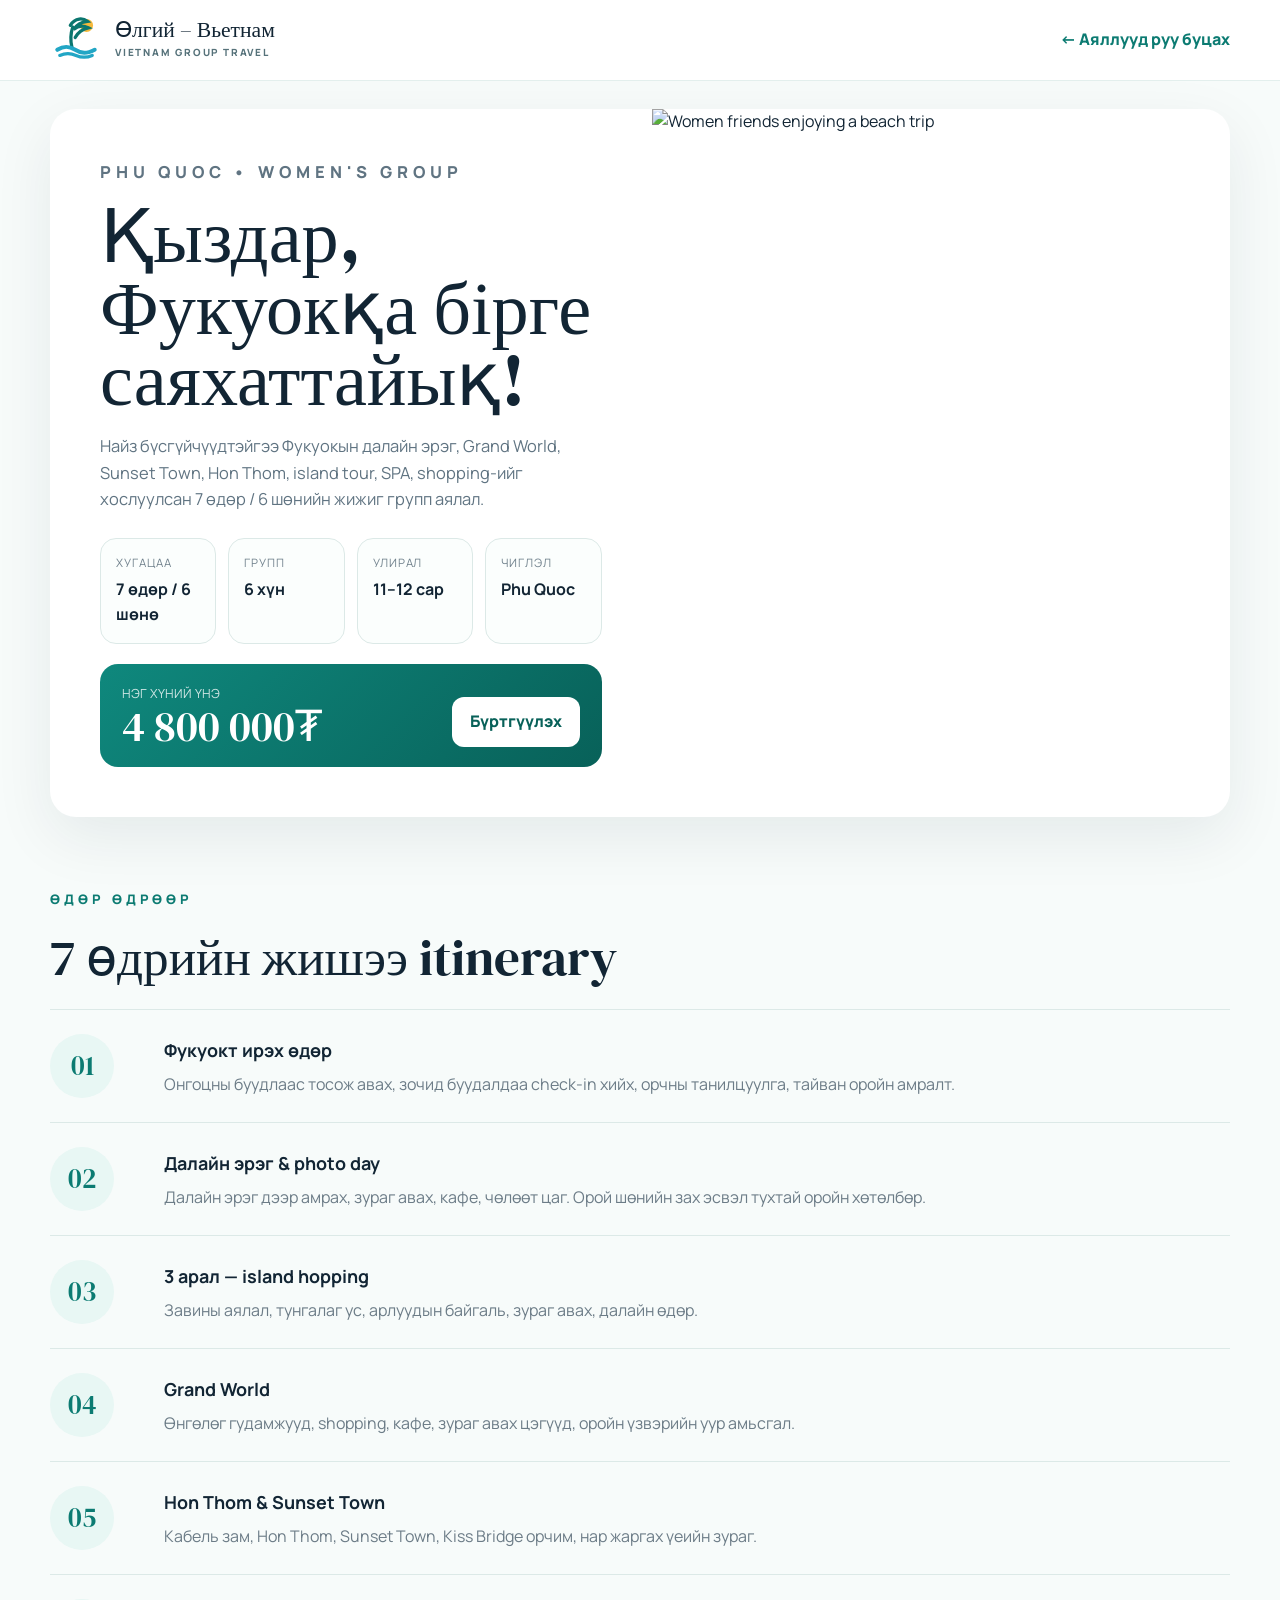
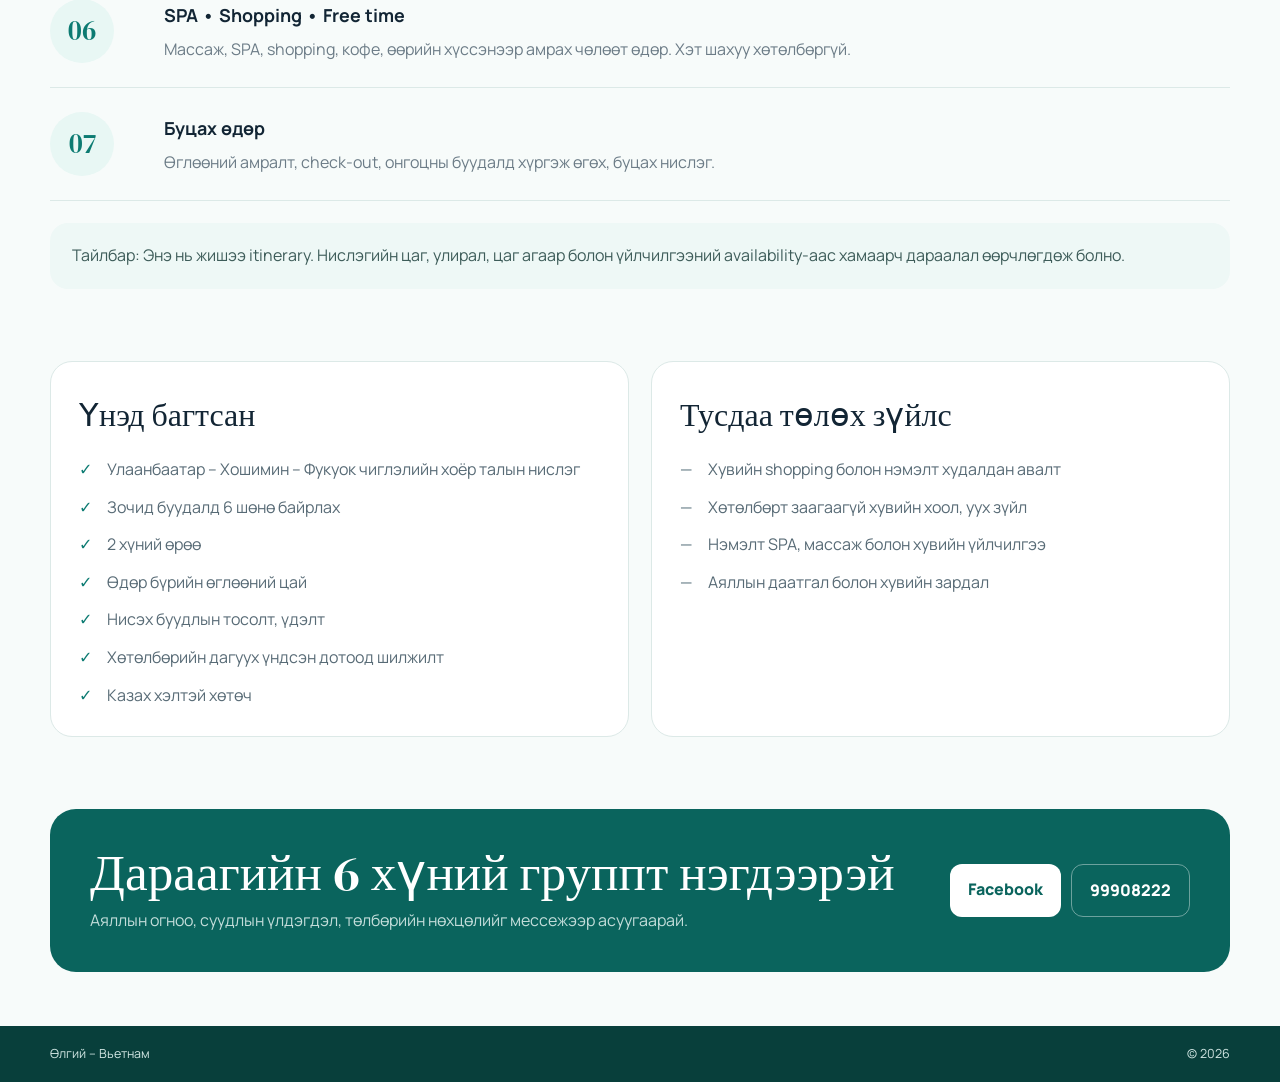
==== women-trip.html @ 3891bc0f "Add detailed women group tour page" ====
<!doctype html>
<html lang="mn">
<head>
  <meta charset="utf-8" />
  <meta name="viewport" content="width=device-width, initial-scale=1" />
  <meta name="description" content="Фукуокын эмэгтэй групп аялал — 7 өдөр / 6 шөнө, 6 хүний жижиг групп, дэлгэрэнгүй itinerary, үнэ болон багцын мэдээлэл." />
  <meta name="theme-color" content="#ffffff" />
  <title>Фукуокын эмэгтэй групп аялал | Өлгий–Вьетнам</title>
  <link rel="preconnect" href="https://fonts.googleapis.com">
  <link rel="preconnect" href="https://fonts.gstatic.com" crossorigin>
  <link href="https://fonts.googleapis.com/css2?family=DM+Serif+Display&family=Manrope:wght@400;500;600;700;800&display=swap" rel="stylesheet">
  <link rel="stylesheet" href="style.css" />
  <style>
    .detail-page{background:#f7fbfa}.detail-header{position:sticky;top:0;z-index:100;background:rgba(255,255,255,.96);backdrop-filter:blur(14px);border-bottom:1px solid #e3efed}.detail-header .inner{width:min(1180px,calc(100% - 32px));margin:auto;display:flex;align-items:center;justify-content:space-between;gap:20px;padding:14px 0}.back-link{font-weight:800;color:#0c7b72}.detail-hero{width:min(1180px,calc(100% - 32px));margin:28px auto 0;display:grid;grid-template-columns:1.02fr .98fr;background:#fff;border-radius:26px;overflow:hidden;box-shadow:0 20px 60px rgba(18,37,52,.08)}.detail-hero-copy{padding:50px}.detail-hero-copy .eyebrow{margin-bottom:16px}.detail-hero h1{font-family:'DM Serif Display',Georgia,serif;font-size:clamp(3rem,5.8vw,5.8rem);line-height:.96;font-weight:400;margin:0 0 18px;color:#122534}.detail-hero p{color:#607482;font-size:1.03rem}.detail-photo img{height:100%;min-height:560px;object-fit:cover}.detail-facts{display:grid;grid-template-columns:repeat(4,1fr);gap:12px;margin-top:26px}.detail-facts div{padding:15px;border:1px solid #dce9e7;border-radius:16px;background:#fbfefd}.detail-facts span{display:block;font-size:.72rem;color:#71828d;text-transform:uppercase;letter-spacing:.08em}.detail-facts strong{display:block;margin-top:4px;font-size:1rem}.price-card{margin-top:20px;padding:20px 22px;border-radius:18px;background:linear-gradient(135deg,#0f887d,#086159);color:#fff;display:flex;align-items:end;justify-content:space-between;gap:18px}.price-card span{display:block;font-size:.78rem;opacity:.8}.price-card strong{display:block;font-family:'DM Serif Display',Georgia,serif;font-size:2.7rem;font-weight:400;line-height:1}.book-now{background:#fff;color:#086159;padding:12px 18px;border-radius:12px;font-weight:800}.detail-section{width:min(1180px,calc(100% - 32px));margin:0 auto;padding:72px 0}.detail-section h2{font-family:'DM Serif Display',Georgia,serif;font-size:clamp(2.3rem,4vw,4rem);font-weight:400;line-height:1;margin:0 0 26px}.itinerary{display:grid;gap:0;border-top:1px solid #dce9e7}.day{display:grid;grid-template-columns:90px 1fr;gap:24px;padding:24px 0;border-bottom:1px solid #dce9e7}.day-no{width:64px;height:64px;border-radius:50%;display:grid;place-items:center;background:#e8f7f4;color:#0c7b72;font-family:'DM Serif Display',Georgia,serif;font-size:1.7rem}.day h3{font-size:1.12rem;margin:2px 0 7px}.day p{margin:0;color:#6c7c87}.two-col{display:grid;grid-template-columns:1fr 1fr;gap:22px}.info-card{background:#fff;border:1px solid #dce9e7;border-radius:22px;padding:28px}.info-card h3{font-family:'DM Serif Display',Georgia,serif;font-size:2rem;font-weight:400;margin:0 0 16px}.info-list{list-style:none;padding:0;margin:0;display:grid;gap:12px}.info-list li{position:relative;padding-left:28px;color:#586b76}.info-list li::before{content:'✓';position:absolute;left:0;top:0;color:#0c7b72;font-weight:800}.not-included li::before{content:'—';color:#9aa9b0}.note-box{margin-top:22px;padding:20px 22px;border-radius:18px;background:#eef8f6;color:#3d5c59}.cta-panel{width:min(1180px,calc(100% - 32px));margin:0 auto 54px;background:#0a645d;color:#fff;border-radius:26px;padding:38px 40px;display:flex;align-items:center;justify-content:space-between;gap:28px}.cta-panel h2{font-family:'DM Serif Display',Georgia,serif;font-size:clamp(2.3rem,4vw,3.8rem);font-weight:400;line-height:1;margin:0 0 10px}.cta-panel p{margin:0;color:#c3ddda}.cta-actions{display:flex;gap:10px;flex-wrap:wrap}.cta-actions a{padding:13px 18px;border-radius:12px;font-weight:800}.cta-actions .facebook{background:#fff;color:#0a645d}.cta-actions .phone{border:1px solid rgba(255,255,255,.4)}
    @media(max-width:900px){.detail-hero{grid-template-columns:1fr}.detail-photo img{min-height:380px;height:380px}.detail-facts{grid-template-columns:repeat(2,1fr)}.two-col{grid-template-columns:1fr}.cta-panel{flex-direction:column;align-items:flex-start}}
    @media(max-width:560px){.detail-header .inner{width:calc(100% - 20px)}.detail-hero,.detail-section,.cta-panel{width:calc(100% - 20px)}.detail-hero-copy{padding:28px 22px}.detail-photo img{height:300px;min-height:300px}.detail-facts{grid-template-columns:1fr 1fr}.price-card{align-items:flex-start;flex-direction:column}.price-card strong{font-size:2.3rem}.day{grid-template-columns:58px 1fr;gap:14px}.day-no{width:50px;height:50px;font-size:1.35rem}.cta-panel{padding:28px 24px}}
  </style>
</head>
<body class="detail-page">
  <header class="detail-header">
    <div class="inner">
      <a class="brand" href="index.html" aria-label="Өлгий Вьетнам нүүр хуудас">
        <span class="brand-logo" aria-hidden="true">
          <svg viewBox="0 0 64 64" role="img"><circle cx="45" cy="14" r="8" fill="#f6b93b"/><path d="M25 14c6-10 16-9 21-5-8 1-13 4-17 10 5-4 12-5 18-2-8 2-13 6-16 12" fill="none" stroke="#0b766f" stroke-width="4" stroke-linecap="round"/><path d="M28 16c-3 9-3 17-1 25" fill="none" stroke="#0b766f" stroke-width="4" stroke-linecap="round"/><path d="M9 44c8-5 14-5 22 0s14 5 24 0" fill="none" stroke="#22a6c5" stroke-width="5" stroke-linecap="round"/><path d="M12 51c7-3 13-3 20 0s13 3 20 0" fill="none" stroke="#22a6c5" stroke-width="4" stroke-linecap="round"/></svg>
        </span>
        <span class="brand-copy"><strong>Өлгий – Вьетнам</strong><small>VIETNAM GROUP TRAVEL</small></span>
      </a>
      <a class="back-link" href="index.html#tours" data-mn="← Аяллууд руу буцах" data-kz="← Саяхаттарға қайту">← Аяллууд руу буцах</a>
    </div>
  </header>

  <main>
    <section class="detail-hero">
      <div class="detail-hero-copy">
        <p class="eyebrow">PHU QUOC • WOMEN'S GROUP</p>
        <h1 data-mn="Қыздар, Фукуокқа бірге саяхаттайық!" data-kz="Қыздар, Фукуокқа бірге саяхаттайық!">Қыздар, Фукуокқа бірге саяхаттайық!</h1>
        <p data-mn="Найз бүсгүйчүүдтэйгээ Фукуокын далайн эрэг, Grand World, Sunset Town, Hon Thom, island tour, SPA, shopping-ийг хослуулсан 7 өдөр / 6 шөнийн жижиг групп аялал." data-kz="Құрбыларыңызбен Фукуок жағажайы, Grand World, Sunset Town, Hon Thom, island tour, SPA және shopping-ті біріктіретін 7 күн / 6 түндік шағын топтық сапар.">Найз бүсгүйчүүдтэйгээ Фукуокын далайн эрэг, Grand World, Sunset Town, Hon Thom, island tour, SPA, shopping-ийг хослуулсан 7 өдөр / 6 шөнийн жижиг групп аялал.</p>

        <div class="detail-facts">
          <div><span data-mn="Хугацаа" data-kz="Ұзақтығы">Хугацаа</span><strong>7 өдөр / 6 шөнө</strong></div>
          <div><span data-mn="Групп" data-kz="Топ">Групп</span><strong data-mn="6 хүн" data-kz="6 қыз">6 хүн</strong></div>
          <div><span data-mn="Улирал" data-kz="Маусым">Улирал</span><strong data-mn="11–12 сар" data-kz="Қараша–желтоқсан">11–12 сар</strong></div>
          <div><span data-mn="Чиглэл" data-kz="Бағыт">Чиглэл</span><strong>Phu Quoc</strong></div>
        </div>

        <div class="price-card">
          <div><span data-mn="НЭГ ХҮНИЙ ҮНЭ" data-kz="БІР АДАМҒА">НЭГ ХҮНИЙ ҮНЭ</span><strong>4 800 000₮</strong></div>
          <a class="book-now" href="https://www.facebook.com/profile.php?id=61594274105420" target="_blank" rel="noopener" data-mn="Бүртгүүлэх" data-kz="Тіркелу">Бүртгүүлэх</a>
        </div>
      </div>
      <div class="detail-photo"><img src="https://images.pexels.com/photos/37902093/pexels-photo-37902093.jpeg?cs=srgb&amp;dl=pexels-grecia-carbajal-2155465721-37902093.jpg&amp;fm=jpg" alt="Women friends enjoying a beach trip" /></div>
    </section>

    <section class="detail-section">
      <p class="eyebrow" data-mn="ӨДӨР ӨДРӨӨР" data-kz="КҮН САЙЫН">ӨДӨР ӨДРӨӨР</p>
      <h2 data-mn="7 өдрийн жишээ itinerary" data-kz="7 күндік үлгі itinerary">7 өдрийн жишээ itinerary</h2>
      <div class="itinerary">
        <article class="day"><div class="day-no">01</div><div><h3 data-mn="Фукуокт ирэх өдөр" data-kz="Фукуокқа келу күні">Фукуокт ирэх өдөр</h3><p data-mn="Онгоцны буудлаас тосож авах, зочид буудалдаа check-in хийх, орчны танилцуулга, тайван оройн амралт." data-kz="Әуежайдан күтіп алу, қонақүйге check-in, айналамен танысу және жайлы кешкі демалыс.">Онгоцны буудлаас тосож авах, зочид буудалдаа check-in хийх, орчны танилцуулга, тайван оройн амралт.</p></div></article>
        <article class="day"><div class="day-no">02</div><div><h3 data-mn="Далайн эрэг & photo day" data-kz="Жағажай & photo day">Далайн эрэг & photo day</h3><p data-mn="Далайн эрэг дээр амрах, зураг авах, кафе, чөлөөт цаг. Орой шөнийн зах эсвэл тухтай оройн хөтөлбөр." data-kz="Жағажайда демалу, фото, кафе, бос уақыт. Кешке түнгі базар немесе жайлы кешкі бағдарлама.">Далайн эрэг дээр амрах, зураг авах, кафе, чөлөөт цаг. Орой шөнийн зах эсвэл тухтай оройн хөтөлбөр.</p></div></article>
        <article class="day"><div class="day-no">03</div><div><h3 data-mn="3 арал — island hopping" data-kz="3 арал — island hopping">3 арал — island hopping</h3><p data-mn="Завины аялал, тунгалаг ус, арлуудын байгаль, зураг авах, далайн өдөр." data-kz="Қайық саяхаты, мөлдір су, арал табиғаты, фото және теңіз күні.">Завины аялал, тунгалаг ус, арлуудын байгаль, зураг авах, далайн өдөр.</p></div></article>
        <article class="day"><div class="day-no">04</div><div><h3>Grand World</h3><p data-mn="Өнгөлөг гудамжууд, shopping, кафе, зураг авах цэгүүд, оройн үзвэрийн уур амьсгал." data-kz="Түрлі-түсті көшелер, shopping, кафе, фото орындар және кешкі атмосфера.">Өнгөлөг гудамжууд, shopping, кафе, зураг авах цэгүүд, оройн үзвэрийн уур амьсгал.</p></div></article>
        <article class="day"><div class="day-no">05</div><div><h3>Hon Thom & Sunset Town</h3><p data-mn="Кабель зам, Hon Thom, Sunset Town, Kiss Bridge орчим, нар жаргах үеийн зураг." data-kz="Аспалы жол, Hon Thom, Sunset Town, Kiss Bridge маңы және күн батардағы фото.">Кабель зам, Hon Thom, Sunset Town, Kiss Bridge орчим, нар жаргах үеийн зураг.</p></div></article>
        <article class="day"><div class="day-no">06</div><div><h3 data-mn="SPA • Shopping • Free time" data-kz="SPA • Shopping • Free time">SPA • Shopping • Free time</h3><p data-mn="Массаж, SPA, shopping, кофе, өөрийн хүссэнээр амрах чөлөөт өдөр. Хэт шахуу хөтөлбөргүй." data-kz="Массаж, SPA, shopping, кофе және өз қалауыңызша демалатын бос күн. Асығыс бағдарлама жоқ.">Массаж, SPA, shopping, кофе, өөрийн хүссэнээр амрах чөлөөт өдөр. Хэт шахуу хөтөлбөргүй.</p></div></article>
        <article class="day"><div class="day-no">07</div><div><h3 data-mn="Буцах өдөр" data-kz="Қайту күні">Буцах өдөр</h3><p data-mn="Өглөөний амралт, check-out, онгоцны буудалд хүргэж өгөх, буцах нислэг." data-kz="Таңғы демалыс, check-out, әуежайға жеткізу және қайту рейсі.">Өглөөний амралт, check-out, онгоцны буудалд хүргэж өгөх, буцах нислэг.</p></div></article>
      </div>
      <div class="note-box" data-mn="Тайлбар: Энэ нь жишээ itinerary. Нислэгийн цаг, улирал, цаг агаар болон үйлчилгээний availability-аас хамаарч дараалал өөрчлөгдөж болно." data-kz="Ескерту: Бұл үлгі itinerary. Рейс уақыты, маусым, ауа райы және қызмет availability-іне қарай реттілік өзгеруі мүмкін.">Тайлбар: Энэ нь жишээ itinerary. Нислэгийн цаг, улирал, цаг агаар болон үйлчилгээний availability-аас хамаарч дараалал өөрчлөгдөж болно.</div>
    </section>

    <section class="detail-section" style="padding-top:0">
      <div class="two-col">
        <div class="info-card">
          <h3 data-mn="Үнэд багтсан" data-kz="Бағаға кіреді">Үнэд багтсан</h3>
          <ul class="info-list">
            <li data-mn="Улаанбаатар – Хошимин – Фукуок чиглэлийн хоёр талын нислэг" data-kz="Ұланбатыр – Хошимин – Фукуок екі бағытты әуе билеті">Улаанбаатар – Хошимин – Фукуок чиглэлийн хоёр талын нислэг</li>
            <li data-mn="Зочид буудалд 6 шөнө байрлах" data-kz="Қонақүйде 6 түн">Зочид буудалд 6 шөнө байрлах</li>
            <li data-mn="2 хүний өрөө" data-kz="2 адамдық бөлме">2 хүний өрөө</li>
            <li data-mn="Өдөр бүрийн өглөөний цай" data-kz="Күнделікті таңғы ас">Өдөр бүрийн өглөөний цай</li>
            <li data-mn="Нисэх буудлын тосолт, үдэлт" data-kz="Әуежайдан күтіп алу және шығарып салу">Нисэх буудлын тосолт, үдэлт</li>
            <li data-mn="Хөтөлбөрийн дагуух үндсэн дотоод шилжилт" data-kz="Бағдарлама бойынша негізгі ішкі трансфер">Хөтөлбөрийн дагуух үндсэн дотоод шилжилт</li>
            <li data-mn="Казах хэлтэй хөтөч" data-kz="Қазақ тілді гид">Казах хэлтэй хөтөч</li>
          </ul>
        </div>
        <div class="info-card">
          <h3 data-mn="Тусдаа төлөх зүйлс" data-kz="Бөлек төленетіндер">Тусдаа төлөх зүйлс</h3>
          <ul class="info-list not-included">
            <li data-mn="Хувийн shopping болон нэмэлт худалдан авалт" data-kz="Жеке shopping және қосымша сатып алулар">Хувийн shopping болон нэмэлт худалдан авалт</li>
            <li data-mn="Хөтөлбөрт заагаагүй хувийн хоол, уух зүйл" data-kz="Бағдарламада көрсетілмеген жеке тамақ пен сусын">Хөтөлбөрт заагаагүй хувийн хоол, уух зүйл</li>
            <li data-mn="Нэмэлт SPA, массаж болон хувийн үйлчилгээ" data-kz="Қосымша SPA, массаж және жеке қызметтер">Нэмэлт SPA, массаж болон хувийн үйлчилгээ</li>
            <li data-mn="Аяллын даатгал болон хувийн зардал" data-kz="Саяхат сақтандыруы және жеке шығындар">Аяллын даатгал болон хувийн зардал</li>
          </ul>
        </div>
      </div>
    </section>

    <section class="cta-panel">
      <div><h2 data-mn="Дараагийн 6 хүний группт нэгдээрэй" data-kz="Келесі 6 қыздық топқа қосылыңыз">Дараагийн 6 хүний группт нэгдээрэй</h2><p data-mn="Аяллын огноо, суудлын үлдэгдэл, төлбөрийн нөхцөлийг мессежээр асуугаарай." data-kz="Сапар күні, бос орын және төлем шартын хабарлама арқылы сұраңыз.">Аяллын огноо, суудлын үлдэгдэл, төлбөрийн нөхцөлийг мессежээр асуугаарай.</p></div>
      <div class="cta-actions"><a class="facebook" href="https://www.facebook.com/profile.php?id=61594274105420" target="_blank" rel="noopener">Facebook</a><a class="phone" href="tel:+97699908222">99908222</a></div>
    </section>
  </main>

  <footer class="site-footer"><div class="container footer-inner"><span>Өлгий – Вьетнам</span><span>© <span id="year"></span></span></div></footer>
  <script src="script.js"></script>
</body>
</html>
---- style.css ----
:root{
  --bg:#f7fbfa;
  --paper:#ffffff;
  --ink:#122534;
  --muted:#667885;
  --line:#dce9e7;
  --teal:#0c7b72;
  --teal-dark:#086159;
  --teal-soft:#e9f6f4;
  --aqua:#22a9c5;
  --gold:#f4b33b;
  --max:1180px;
}

*{box-sizing:border-box}
html{scroll-behavior:smooth}
body{
  margin:0;
  font-family:'Manrope',system-ui,-apple-system,BlinkMacSystemFont,'Segoe UI',sans-serif;
  color:var(--ink);
  background:linear-gradient(180deg,#ffffff 0%,#f8fbfb 72%,#f3f8f7 100%);
  line-height:1.6;
}
a{text-decoration:none;color:inherit}
img{display:block;width:100%;height:auto}
button{font:inherit}
.container{width:min(var(--max),calc(100% - 32px));margin:0 auto}

.site-header{
  position:sticky;top:0;z-index:100;
  display:grid;grid-template-columns:auto 1fr auto;align-items:center;gap:28px;
  width:min(var(--max),calc(100% - 24px));margin:10px auto 0;padding:14px 18px;
  background:rgba(255,255,255,.94);backdrop-filter:blur(16px);
  border:1px solid rgba(12,123,114,.08);border-radius:22px;
  box-shadow:0 12px 38px rgba(18,37,52,.06)
}
.brand{display:flex;align-items:center;gap:13px;min-width:0}
.brand-logo{width:52px;height:52px;display:grid;place-items:center;flex:0 0 auto}
.brand-logo svg{width:52px;height:52px}
.brand-copy strong{display:block;font-family:'DM Serif Display',Georgia,serif;font-size:1.35rem;font-weight:400;line-height:1}
.brand-copy small{display:block;font-size:.62rem;color:#56727a;letter-spacing:.18em;margin-top:5px;font-weight:800;white-space:nowrap}
.desktop-nav{display:flex;justify-content:center;gap:34px;align-items:center}
.desktop-nav a{font-size:.94rem;font-weight:600;color:#17364a}
.desktop-nav a:hover{color:var(--teal)}
.header-actions{display:flex;align-items:center;gap:8px}
.lang-btn,.menu-btn{border:1px solid var(--line);background:#fff;color:#5a6c7c;cursor:pointer;border-radius:12px}
.lang-btn{padding:9px 12px;font-size:.76rem;font-weight:800}
.lang-btn.active{background:#f1fbf9;border-color:#cde9e4;color:var(--teal-dark)}
.menu-btn{display:none;width:42px;height:42px;font-size:1.05rem}

.hero-shell{padding:18px 0 24px}
.hero-panel{
  display:grid;grid-template-columns:1.08fr .92fr;overflow:hidden;
  border-radius:0 0 28px 28px;background:#fff;
  min-height:620px;box-shadow:0 20px 60px rgba(18,37,52,.07)
}
.hero-copy{padding:58px 48px 34px 30px;display:flex;flex-direction:column;justify-content:center;position:relative;z-index:2}
.eyebrow{display:flex;align-items:center;gap:12px;margin:0 0 22px;color:var(--teal);font-size:.82rem;font-weight:800;letter-spacing:.3em}
.eyebrow span{width:48px;height:2px;background:var(--teal)}
.hero-copy h1{font-family:'DM Serif Display',Georgia,serif;font-size:clamp(3.9rem,6.8vw,7rem);line-height:.98;letter-spacing:-.03em;margin:0 0 22px;font-weight:400;max-width:760px}
.hero-copy h1 em{font-style:normal;color:#1b958d}
.hero-lead{font-size:1.2rem;color:#415b6d;max-width:650px;margin:0 0 26px}
.primary-cta{display:inline-flex;align-items:center;gap:28px;width:max-content;background:linear-gradient(135deg,#118c7f,#086159);color:#fff;padding:16px 24px;border-radius:14px;font-weight:800;box-shadow:0 14px 28px rgba(8,97,89,.19)}
.primary-cta b{font-size:1.5rem;line-height:1}
.primary-cta:hover{transform:translateY(-1px)}
.hero-benefits{display:flex;gap:28px;margin-top:28px;flex-wrap:wrap}
.hero-benefits div{display:flex;align-items:center;gap:10px;max-width:145px}
.round-icon{width:38px;height:38px;flex:0 0 auto;border-radius:50%;display:grid;place-items:center;background:#eff8f7;color:var(--teal);font-size:1.05rem}
.hero-benefits small{font-size:.77rem;color:#425b68;line-height:1.25;font-weight:700}

.hero-image-wrap{position:relative;min-height:620px;overflow:hidden}
.hero-image-wrap>img{height:100%;min-height:620px;object-fit:cover}
.image-fade{position:absolute;inset:0;background:linear-gradient(90deg,rgba(255,255,255,.98) 0%,rgba(255,255,255,.58) 10%,rgba(255,255,255,.06) 28%,rgba(255,255,255,0) 48%)}
.phuquoc-script{position:absolute;right:44px;bottom:102px;color:#fff;font-family:'Pacifico',cursive;font-size:3.15rem;line-height:.85;text-shadow:0 3px 18px rgba(0,0,0,.22);transform:rotate(-3deg)}
.phuquoc-script span{display:block;margin-left:58px;margin-top:14px}
.more-trip{position:absolute;right:38px;bottom:28px;color:#fff;font-size:.68rem;font-weight:800;letter-spacing:.3em;display:flex;align-items:center;gap:12px;text-shadow:0 2px 10px rgba(0,0,0,.22)}
.more-trip i{display:block;width:42px;height:2px;background:#fff}

.tour-categories{display:grid;grid-template-columns:repeat(3,1fr);gap:20px;padding:18px 0 38px}
.tour-card{background:#fff;border:1px solid #e4edec;border-radius:16px;overflow:hidden;box-shadow:0 12px 30px rgba(18,37,52,.05)}
.tour-photo img{height:240px;object-fit:cover}
.tour-card-body{padding:22px 20px 20px;min-height:235px;display:flex;flex-direction:column}
.tour-card h2{font-family:'DM Serif Display',Georgia,serif;font-size:2rem;line-height:1.05;margin:0 0 12px;font-weight:400}
.tour-card p{color:#6f7f8f;margin:0;max-width:260px}
.circle-link{margin-top:auto;width:48px;height:48px;border-radius:50%;display:grid;place-items:center;background:#e8f7f4;color:var(--teal-dark);font-size:1.7rem;font-weight:500;transition:.2s}
.circle-link:hover{background:var(--teal);color:#fff}

.why-section{margin-top:10px;margin-bottom:42px;padding:40px 34px 32px;background:linear-gradient(180deg,#f4fbfa,#edf8f6);border-radius:24px;box-shadow:0 10px 28px rgba(18,37,52,.04)}
.why-head{display:flex;justify-content:space-between;align-items:flex-start;gap:22px;margin-bottom:28px}
.why-head h2{font-family:'DM Serif Display',Georgia,serif;font-size:3rem;line-height:1;margin:0;font-weight:400}
.handwrite{font-family:'Pacifico',cursive;color:#179a90;font-size:1.4rem;transform:rotate(-4deg);margin-right:24px}
.why-grid{display:grid;grid-template-columns:repeat(4,1fr)}
.why-item{padding:8px 28px 6px;text-align:center;border-right:1px solid #d4e9e5}
.why-item:last-child{border-right:0}
.why-icon{width:58px;height:58px;border-radius:50%;margin:0 auto 14px;display:grid;place-items:center;background:#dff3ef;color:var(--teal);font-size:1.7rem}
.why-item h3{font-size:1.06rem;margin:0 0 8px;line-height:1.2}
.why-item p{font-size:.88rem;color:#71828f;margin:0}

.contact-band{background:#0a645d;color:#fff;padding:54px 0}
.contact-inner{display:grid;grid-template-columns:1fr 1fr;gap:60px;align-items:center}
.contact-inner small{font-size:.68rem;font-weight:800;letter-spacing:.18em;color:#aee1db}
.contact-inner h2{font-family:'DM Serif Display',Georgia,serif;font-size:3.2rem;font-weight:400;line-height:1;margin:8px 0 0}
.contact-links{display:grid;gap:0;border-top:1px solid rgba(255,255,255,.24)}
.contact-links a{padding:13px 0;border-bottom:1px solid rgba(255,255,255,.24);font-weight:600}
.site-footer{padding:18px 0;background:#083f3b;color:#d1e6e3}
.footer-inner{display:flex;justify-content:space-between;gap:18px;font-size:.78rem}

@media(max-width:1000px){
  .site-header{grid-template-columns:auto auto}.desktop-nav{display:none}.menu-btn{display:inline-grid;place-items:center}.header-actions{justify-self:end}
  .site-header.open .desktop-nav{display:flex;position:absolute;top:calc(100% + 8px);left:0;right:0;flex-direction:column;align-items:flex-start;gap:0;background:#fff;border:1px solid var(--line);border-radius:16px;padding:8px;box-shadow:0 18px 40px rgba(18,37,52,.1)}
  .desktop-nav a{width:100%;padding:12px 14px}
  .hero-panel{grid-template-columns:1fr;min-height:0}.hero-copy{padding:48px 30px 34px}.hero-image-wrap,.hero-image-wrap>img{min-height:440px;height:440px}.image-fade{background:linear-gradient(180deg,rgba(255,255,255,.32),rgba(255,255,255,0) 38%)}
  .tour-categories{grid-template-columns:repeat(3,1fr)}
  .why-grid{grid-template-columns:1fr 1fr}.why-item{border-bottom:1px solid #d4e9e5}.why-item:nth-child(2){border-right:0}.why-item:nth-child(3),.why-item:nth-child(4){border-bottom:0}
}

@media(max-width:760px){
  .brand-copy strong{font-size:1.1rem}.brand-copy small{display:none}.brand-logo,.brand-logo svg{width:46px;height:46px}
  .hero-shell{padding-top:10px}.hero-panel{border-radius:0 0 20px 20px}.hero-copy{padding:34px 22px 28px}.hero-copy h1{font-size:3.7rem}.hero-lead{font-size:1rem}.hero-benefits{gap:14px}.hero-benefits div{max-width:120px}.hero-image-wrap,.hero-image-wrap>img{height:360px;min-height:360px}.phuquoc-script{font-size:2.35rem;right:24px;bottom:78px}.more-trip{right:20px;bottom:20px;font-size:.56rem}
  .tour-categories{grid-template-columns:1fr;gap:16px}.tour-photo img{height:280px}.tour-card-body{min-height:205px}.tour-card h2{font-size:1.9rem}
  .why-section{padding:30px 20px}.why-head{flex-direction:column}.why-head h2{font-size:2.45rem}.handwrite{margin:0}.why-grid{grid-template-columns:1fr}.why-item{border-right:0!important;border-bottom:1px solid #d4e9e5!important;padding:22px 8px}.why-item:last-child{border-bottom:0!important}
  .contact-inner{grid-template-columns:1fr;gap:26px}.contact-inner h2{font-size:2.5rem}
}

@media(max-width:520px){
  .container{width:min(var(--max),calc(100% - 18px))}.site-header{width:calc(100% - 12px);padding:10px 12px;gap:10px}.lang-btn{padding:7px 9px}.hero-copy h1{font-size:3.15rem}.eyebrow{font-size:.68rem;letter-spacing:.22em}.hero-benefits{display:grid;grid-template-columns:repeat(3,1fr)}.hero-benefits div{display:block;text-align:center;max-width:none}.round-icon{margin:0 auto 7px}.hero-benefits small{display:block;font-size:.67rem}.hero-image-wrap,.hero-image-wrap>img{height:310px;min-height:310px}.tour-photo img{height:245px}.why-head h2{font-size:2.15rem}.footer-inner{flex-direction:column;gap:4px}
}
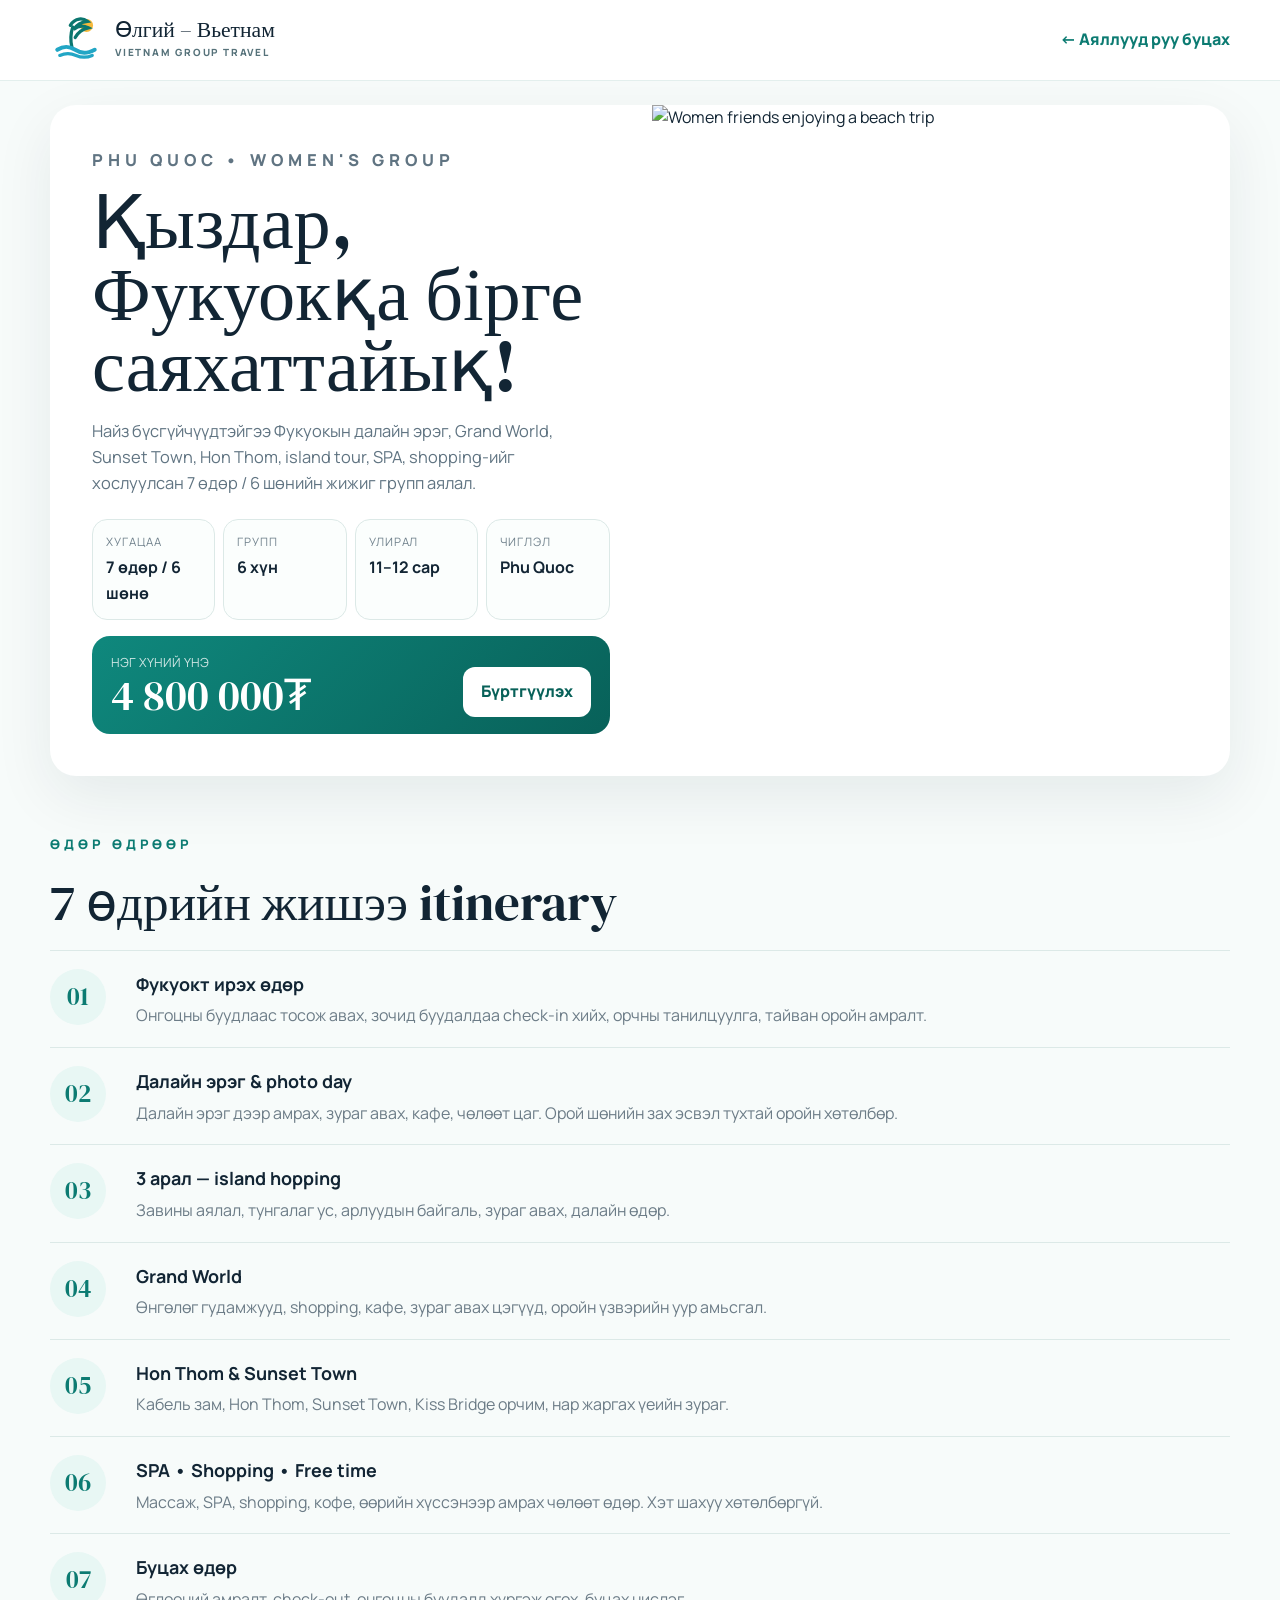
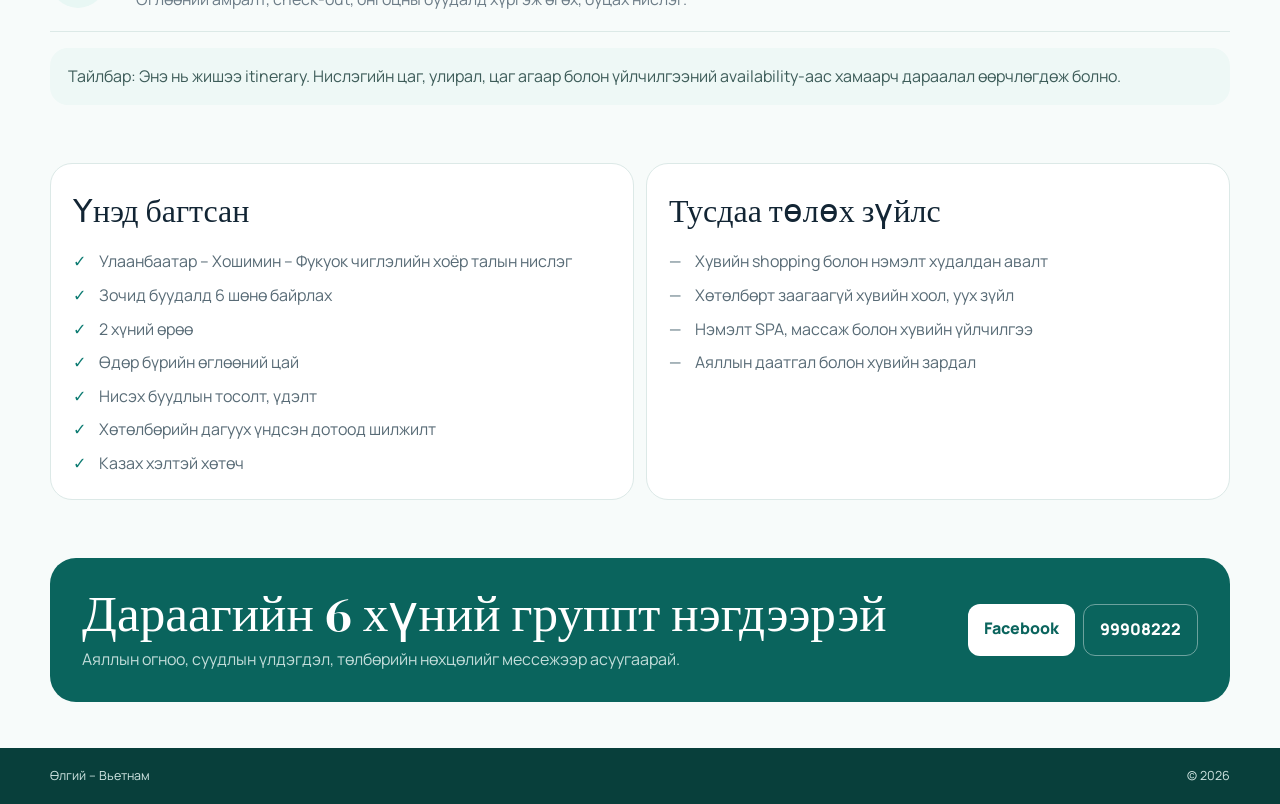
==== commit 2137670f: "Tighten spacing on women trip detail page" ====
--- a/women-trip.html
+++ b/women-trip.html
@@ -11,94 +11,20 @@
   <link href="https://fonts.googleapis.com/css2?family=DM+Serif+Display&family=Manrope:wght@400;500;600;700;800&display=swap" rel="stylesheet">
   <link rel="stylesheet" href="style.css" />
   <style>
-    .detail-page{background:#f7fbfa}.detail-header{position:sticky;top:0;z-index:100;background:rgba(255,255,255,.96);backdrop-filter:blur(14px);border-bottom:1px solid #e3efed}.detail-header .inner{width:min(1180px,calc(100% - 32px));margin:auto;display:flex;align-items:center;justify-content:space-between;gap:20px;padding:14px 0}.back-link{font-weight:800;color:#0c7b72}.detail-hero{width:min(1180px,calc(100% - 32px));margin:28px auto 0;display:grid;grid-template-columns:1.02fr .98fr;background:#fff;border-radius:26px;overflow:hidden;box-shadow:0 20px 60px rgba(18,37,52,.08)}.detail-hero-copy{padding:50px}.detail-hero-copy .eyebrow{margin-bottom:16px}.detail-hero h1{font-family:'DM Serif Display',Georgia,serif;font-size:clamp(3rem,5.8vw,5.8rem);line-height:.96;font-weight:400;margin:0 0 18px;color:#122534}.detail-hero p{color:#607482;font-size:1.03rem}.detail-photo img{height:100%;min-height:560px;object-fit:cover}.detail-facts{display:grid;grid-template-columns:repeat(4,1fr);gap:12px;margin-top:26px}.detail-facts div{padding:15px;border:1px solid #dce9e7;border-radius:16px;background:#fbfefd}.detail-facts span{display:block;font-size:.72rem;color:#71828d;text-transform:uppercase;letter-spacing:.08em}.detail-facts strong{display:block;margin-top:4px;font-size:1rem}.price-card{margin-top:20px;padding:20px 22px;border-radius:18px;background:linear-gradient(135deg,#0f887d,#086159);color:#fff;display:flex;align-items:end;justify-content:space-between;gap:18px}.price-card span{display:block;font-size:.78rem;opacity:.8}.price-card strong{display:block;font-family:'DM Serif Display',Georgia,serif;font-size:2.7rem;font-weight:400;line-height:1}.book-now{background:#fff;color:#086159;padding:12px 18px;border-radius:12px;font-weight:800}.detail-section{width:min(1180px,calc(100% - 32px));margin:0 auto;padding:72px 0}.detail-section h2{font-family:'DM Serif Display',Georgia,serif;font-size:clamp(2.3rem,4vw,4rem);font-weight:400;line-height:1;margin:0 0 26px}.itinerary{display:grid;gap:0;border-top:1px solid #dce9e7}.day{display:grid;grid-template-columns:90px 1fr;gap:24px;padding:24px 0;border-bottom:1px solid #dce9e7}.day-no{width:64px;height:64px;border-radius:50%;display:grid;place-items:center;background:#e8f7f4;color:#0c7b72;font-family:'DM Serif Display',Georgia,serif;font-size:1.7rem}.day h3{font-size:1.12rem;margin:2px 0 7px}.day p{margin:0;color:#6c7c87}.two-col{display:grid;grid-template-columns:1fr 1fr;gap:22px}.info-card{background:#fff;border:1px solid #dce9e7;border-radius:22px;padding:28px}.info-card h3{font-family:'DM Serif Display',Georgia,serif;font-size:2rem;font-weight:400;margin:0 0 16px}.info-list{list-style:none;padding:0;margin:0;display:grid;gap:12px}.info-list li{position:relative;padding-left:28px;color:#586b76}.info-list li::before{content:'✓';position:absolute;left:0;top:0;color:#0c7b72;font-weight:800}.not-included li::before{content:'—';color:#9aa9b0}.note-box{margin-top:22px;padding:20px 22px;border-radius:18px;background:#eef8f6;color:#3d5c59}.cta-panel{width:min(1180px,calc(100% - 32px));margin:0 auto 54px;background:#0a645d;color:#fff;border-radius:26px;padding:38px 40px;display:flex;align-items:center;justify-content:space-between;gap:28px}.cta-panel h2{font-family:'DM Serif Display',Georgia,serif;font-size:clamp(2.3rem,4vw,3.8rem);font-weight:400;line-height:1;margin:0 0 10px}.cta-panel p{margin:0;color:#c3ddda}.cta-actions{display:flex;gap:10px;flex-wrap:wrap}.cta-actions a{padding:13px 18px;border-radius:12px;font-weight:800}.cta-actions .facebook{background:#fff;color:#0a645d}.cta-actions .phone{border:1px solid rgba(255,255,255,.4)}
-    @media(max-width:900px){.detail-hero{grid-template-columns:1fr}.detail-photo img{min-height:380px;height:380px}.detail-facts{grid-template-columns:repeat(2,1fr)}.two-col{grid-template-columns:1fr}.cta-panel{flex-direction:column;align-items:flex-start}}
-    @media(max-width:560px){.detail-header .inner{width:calc(100% - 20px)}.detail-hero,.detail-section,.cta-panel{width:calc(100% - 20px)}.detail-hero-copy{padding:28px 22px}.detail-photo img{height:300px;min-height:300px}.detail-facts{grid-template-columns:1fr 1fr}.price-card{align-items:flex-start;flex-direction:column}.price-card strong{font-size:2.3rem}.day{grid-template-columns:58px 1fr;gap:14px}.day-no{width:50px;height:50px;font-size:1.35rem}.cta-panel{padding:28px 24px}}
+    .detail-page{background:#f7fbfa}.detail-header{position:sticky;top:0;z-index:100;background:rgba(255,255,255,.96);backdrop-filter:blur(14px);border-bottom:1px solid #e3efed}.detail-header .inner{width:min(1180px,calc(100% - 32px));margin:auto;display:flex;align-items:center;justify-content:space-between;gap:14px;padding:14px 0}.back-link{font-weight:800;color:#0c7b72}.detail-hero{width:min(1180px,calc(100% - 32px));margin:24px auto 0;display:grid;grid-template-columns:1.02fr .98fr;background:#fff;border-radius:26px;overflow:hidden;box-shadow:0 20px 60px rgba(18,37,52,.08)}.detail-hero-copy{padding:42px}.detail-hero-copy .eyebrow{margin-bottom:14px}.detail-hero h1{font-family:'DM Serif Display',Georgia,serif;font-size:clamp(3rem,5.8vw,5.8rem);line-height:.96;font-weight:400;margin:0 0 16px;color:#122534}.detail-hero p{color:#607482;font-size:1.03rem}.detail-photo img{height:100%;min-height:540px;object-fit:cover}.detail-facts{display:grid;grid-template-columns:repeat(4,1fr);gap:8px;margin-top:22px}.detail-facts div{padding:13px;border:1px solid #dce9e7;border-radius:15px;background:#fbfefd}.detail-facts span{display:block;font-size:.72rem;color:#71828d;text-transform:uppercase;letter-spacing:.08em}.detail-facts strong{display:block;margin-top:4px;font-size:1rem}.price-card{margin-top:16px;padding:17px 19px;border-radius:18px;background:linear-gradient(135deg,#0f887d,#086159);color:#fff;display:flex;align-items:end;justify-content:space-between;gap:12px}.price-card span{display:block;font-size:.78rem;opacity:.8}.price-card strong{display:block;font-family:'DM Serif Display',Georgia,serif;font-size:2.7rem;font-weight:400;line-height:1}.book-now{background:#fff;color:#086159;padding:12px 18px;border-radius:12px;font-weight:800}.detail-section{width:min(1180px,calc(100% - 32px));margin:0 auto;padding:58px 0}.detail-section h2{font-family:'DM Serif Display',Georgia,serif;font-size:clamp(2.3rem,4vw,4rem);font-weight:400;line-height:1;margin:0 0 22px}.itinerary{display:grid;gap:0;border-top:1px solid #dce9e7}.day{display:grid;grid-template-columns:74px 1fr;gap:12px;padding:18px 0;border-bottom:1px solid #dce9e7}.day-no{width:56px;height:56px;border-radius:50%;display:grid;place-items:center;background:#e8f7f4;color:#0c7b72;font-family:'DM Serif Display',Georgia,serif;font-size:1.55rem}.day h3{font-size:1.12rem;margin:1px 0 5px}.day p{margin:0;color:#6c7c87}.two-col{display:grid;grid-template-columns:1fr 1fr;gap:12px}.info-card{background:#fff;border:1px solid #dce9e7;border-radius:22px;padding:22px}.info-card h3{font-family:'DM Serif Display',Georgia,serif;font-size:2rem;font-weight:400;margin:0 0 12px}.info-list{list-style:none;padding:0;margin:0;display:grid;gap:8px}.info-list li{position:relative;padding-left:26px;color:#586b76}.info-list li::before{content:'✓';position:absolute;left:0;top:0;color:#0c7b72;font-weight:800}.not-included li::before{content:'—';color:#9aa9b0}.note-box{margin-top:16px;padding:16px 18px;border-radius:18px;background:#eef8f6;color:#3d5c59}.cta-panel{width:min(1180px,calc(100% - 32px));margin:0 auto 46px;background:#0a645d;color:#fff;border-radius:26px;padding:30px 32px;display:flex;align-items:center;justify-content:space-between;gap:16px}.cta-panel h2{font-family:'DM Serif Display',Georgia,serif;font-size:clamp(2.3rem,4vw,3.8rem);font-weight:400;line-height:1;margin:0 0 8px}.cta-panel p{margin:0;color:#c3ddda}.cta-actions{display:flex;gap:8px;flex-wrap:wrap}.cta-actions a{padding:12px 16px;border-radius:12px;font-weight:800}.cta-actions .facebook{background:#fff;color:#0a645d}.cta-actions .phone{border:1px solid rgba(255,255,255,.4)}
+    @media(max-width:900px){.detail-hero{grid-template-columns:1fr}.detail-photo img{min-height:360px;height:360px}.detail-facts{grid-template-columns:repeat(2,1fr)}.two-col{grid-template-columns:1fr}.cta-panel{flex-direction:column;align-items:flex-start}}
+    @media(max-width:560px){.detail-header .inner{width:calc(100% - 20px)}.detail-hero,.detail-section,.cta-panel{width:calc(100% - 20px)}.detail-hero-copy{padding:26px 20px}.detail-photo img{height:290px;min-height:290px}.detail-facts{grid-template-columns:1fr 1fr;gap:6px}.price-card{align-items:flex-start;flex-direction:column}.price-card strong{font-size:2.3rem}.day{grid-template-columns:52px 1fr;gap:8px;padding:16px 0}.day-no{width:46px;height:46px;font-size:1.25rem}.cta-panel{padding:24px 20px}}
   </style>
 </head>
 <body class="detail-page">
-  <header class="detail-header">
-    <div class="inner">
-      <a class="brand" href="index.html" aria-label="Өлгий Вьетнам нүүр хуудас">
-        <span class="brand-logo" aria-hidden="true">
-          <svg viewBox="0 0 64 64" role="img"><circle cx="45" cy="14" r="8" fill="#f6b93b"/><path d="M25 14c6-10 16-9 21-5-8 1-13 4-17 10 5-4 12-5 18-2-8 2-13 6-16 12" fill="none" stroke="#0b766f" stroke-width="4" stroke-linecap="round"/><path d="M28 16c-3 9-3 17-1 25" fill="none" stroke="#0b766f" stroke-width="4" stroke-linecap="round"/><path d="M9 44c8-5 14-5 22 0s14 5 24 0" fill="none" stroke="#22a6c5" stroke-width="5" stroke-linecap="round"/><path d="M12 51c7-3 13-3 20 0s13 3 20 0" fill="none" stroke="#22a6c5" stroke-width="4" stroke-linecap="round"/></svg>
-        </span>
-        <span class="brand-copy"><strong>Өлгий – Вьетнам</strong><small>VIETNAM GROUP TRAVEL</small></span>
-      </a>
-      <a class="back-link" href="index.html#tours" data-mn="← Аяллууд руу буцах" data-kz="← Саяхаттарға қайту">← Аяллууд руу буцах</a>
-    </div>
-  </header>
-
+  <header class="detail-header"><div class="inner"><a class="brand" href="index.html" aria-label="Өлгий Вьетнам нүүр хуудас"><span class="brand-logo" aria-hidden="true"><svg viewBox="0 0 64 64" role="img"><circle cx="45" cy="14" r="8" fill="#f6b93b"/><path d="M25 14c6-10 16-9 21-5-8 1-13 4-17 10 5-4 12-5 18-2-8 2-13 6-16 12" fill="none" stroke="#0b766f" stroke-width="4" stroke-linecap="round"/><path d="M28 16c-3 9-3 17-1 25" fill="none" stroke="#0b766f" stroke-width="4" stroke-linecap="round"/><path d="M9 44c8-5 14-5 22 0s14 5 24 0" fill="none" stroke="#22a6c5" stroke-width="5" stroke-linecap="round"/><path d="M12 51c7-3 13-3 20 0s13 3 20 0" fill="none" stroke="#22a6c5" stroke-width="4" stroke-linecap="round"/></svg></span><span class="brand-copy"><strong>Өлгий – Вьетнам</strong><small>VIETNAM GROUP TRAVEL</small></span></a><a class="back-link" href="index.html#tours" data-mn="← Аяллууд руу буцах" data-kz="← Саяхаттарға қайту">← Аяллууд руу буцах</a></div></header>
   <main>
-    <section class="detail-hero">
-      <div class="detail-hero-copy">
-        <p class="eyebrow">PHU QUOC • WOMEN'S GROUP</p>
-        <h1 data-mn="Қыздар, Фукуокқа бірге саяхаттайық!" data-kz="Қыздар, Фукуокқа бірге саяхаттайық!">Қыздар, Фукуокқа бірге саяхаттайық!</h1>
-        <p data-mn="Найз бүсгүйчүүдтэйгээ Фукуокын далайн эрэг, Grand World, Sunset Town, Hon Thom, island tour, SPA, shopping-ийг хослуулсан 7 өдөр / 6 шөнийн жижиг групп аялал." data-kz="Құрбыларыңызбен Фукуок жағажайы, Grand World, Sunset Town, Hon Thom, island tour, SPA және shopping-ті біріктіретін 7 күн / 6 түндік шағын топтық сапар.">Найз бүсгүйчүүдтэйгээ Фукуокын далайн эрэг, Grand World, Sunset Town, Hon Thom, island tour, SPA, shopping-ийг хослуулсан 7 өдөр / 6 шөнийн жижиг групп аялал.</p>
-
-        <div class="detail-facts">
-          <div><span data-mn="Хугацаа" data-kz="Ұзақтығы">Хугацаа</span><strong>7 өдөр / 6 шөнө</strong></div>
-          <div><span data-mn="Групп" data-kz="Топ">Групп</span><strong data-mn="6 хүн" data-kz="6 қыз">6 хүн</strong></div>
-          <div><span data-mn="Улирал" data-kz="Маусым">Улирал</span><strong data-mn="11–12 сар" data-kz="Қараша–желтоқсан">11–12 сар</strong></div>
-          <div><span data-mn="Чиглэл" data-kz="Бағыт">Чиглэл</span><strong>Phu Quoc</strong></div>
-        </div>
-
-        <div class="price-card">
-          <div><span data-mn="НЭГ ХҮНИЙ ҮНЭ" data-kz="БІР АДАМҒА">НЭГ ХҮНИЙ ҮНЭ</span><strong>4 800 000₮</strong></div>
-          <a class="book-now" href="https://www.facebook.com/profile.php?id=61594274105420" target="_blank" rel="noopener" data-mn="Бүртгүүлэх" data-kz="Тіркелу">Бүртгүүлэх</a>
-        </div>
-      </div>
-      <div class="detail-photo"><img src="https://images.pexels.com/photos/37902093/pexels-photo-37902093.jpeg?cs=srgb&amp;dl=pexels-grecia-carbajal-2155465721-37902093.jpg&amp;fm=jpg" alt="Women friends enjoying a beach trip" /></div>
-    </section>
-
-    <section class="detail-section">
-      <p class="eyebrow" data-mn="ӨДӨР ӨДРӨӨР" data-kz="КҮН САЙЫН">ӨДӨР ӨДРӨӨР</p>
-      <h2 data-mn="7 өдрийн жишээ itinerary" data-kz="7 күндік үлгі itinerary">7 өдрийн жишээ itinerary</h2>
-      <div class="itinerary">
-        <article class="day"><div class="day-no">01</div><div><h3 data-mn="Фукуокт ирэх өдөр" data-kz="Фукуокқа келу күні">Фукуокт ирэх өдөр</h3><p data-mn="Онгоцны буудлаас тосож авах, зочид буудалдаа check-in хийх, орчны танилцуулга, тайван оройн амралт." data-kz="Әуежайдан күтіп алу, қонақүйге check-in, айналамен танысу және жайлы кешкі демалыс.">Онгоцны буудлаас тосож авах, зочид буудалдаа check-in хийх, орчны танилцуулга, тайван оройн амралт.</p></div></article>
-        <article class="day"><div class="day-no">02</div><div><h3 data-mn="Далайн эрэг & photo day" data-kz="Жағажай & photo day">Далайн эрэг & photo day</h3><p data-mn="Далайн эрэг дээр амрах, зураг авах, кафе, чөлөөт цаг. Орой шөнийн зах эсвэл тухтай оройн хөтөлбөр." data-kz="Жағажайда демалу, фото, кафе, бос уақыт. Кешке түнгі базар немесе жайлы кешкі бағдарлама.">Далайн эрэг дээр амрах, зураг авах, кафе, чөлөөт цаг. Орой шөнийн зах эсвэл тухтай оройн хөтөлбөр.</p></div></article>
-        <article class="day"><div class="day-no">03</div><div><h3 data-mn="3 арал — island hopping" data-kz="3 арал — island hopping">3 арал — island hopping</h3><p data-mn="Завины аялал, тунгалаг ус, арлуудын байгаль, зураг авах, далайн өдөр." data-kz="Қайық саяхаты, мөлдір су, арал табиғаты, фото және теңіз күні.">Завины аялал, тунгалаг ус, арлуудын байгаль, зураг авах, далайн өдөр.</p></div></article>
-        <article class="day"><div class="day-no">04</div><div><h3>Grand World</h3><p data-mn="Өнгөлөг гудамжууд, shopping, кафе, зураг авах цэгүүд, оройн үзвэрийн уур амьсгал." data-kz="Түрлі-түсті көшелер, shopping, кафе, фото орындар және кешкі атмосфера.">Өнгөлөг гудамжууд, shopping, кафе, зураг авах цэгүүд, оройн үзвэрийн уур амьсгал.</p></div></article>
-        <article class="day"><div class="day-no">05</div><div><h3>Hon Thom & Sunset Town</h3><p data-mn="Кабель зам, Hon Thom, Sunset Town, Kiss Bridge орчим, нар жаргах үеийн зураг." data-kz="Аспалы жол, Hon Thom, Sunset Town, Kiss Bridge маңы және күн батардағы фото.">Кабель зам, Hon Thom, Sunset Town, Kiss Bridge орчим, нар жаргах үеийн зураг.</p></div></article>
-        <article class="day"><div class="day-no">06</div><div><h3 data-mn="SPA • Shopping • Free time" data-kz="SPA • Shopping • Free time">SPA • Shopping • Free time</h3><p data-mn="Массаж, SPA, shopping, кофе, өөрийн хүссэнээр амрах чөлөөт өдөр. Хэт шахуу хөтөлбөргүй." data-kz="Массаж, SPA, shopping, кофе және өз қалауыңызша демалатын бос күн. Асығыс бағдарлама жоқ.">Массаж, SPA, shopping, кофе, өөрийн хүссэнээр амрах чөлөөт өдөр. Хэт шахуу хөтөлбөргүй.</p></div></article>
-        <article class="day"><div class="day-no">07</div><div><h3 data-mn="Буцах өдөр" data-kz="Қайту күні">Буцах өдөр</h3><p data-mn="Өглөөний амралт, check-out, онгоцны буудалд хүргэж өгөх, буцах нислэг." data-kz="Таңғы демалыс, check-out, әуежайға жеткізу және қайту рейсі.">Өглөөний амралт, check-out, онгоцны буудалд хүргэж өгөх, буцах нислэг.</p></div></article>
-      </div>
-      <div class="note-box" data-mn="Тайлбар: Энэ нь жишээ itinerary. Нислэгийн цаг, улирал, цаг агаар болон үйлчилгээний availability-аас хамаарч дараалал өөрчлөгдөж болно." data-kz="Ескерту: Бұл үлгі itinerary. Рейс уақыты, маусым, ауа райы және қызмет availability-іне қарай реттілік өзгеруі мүмкін.">Тайлбар: Энэ нь жишээ itinerary. Нислэгийн цаг, улирал, цаг агаар болон үйлчилгээний availability-аас хамаарч дараалал өөрчлөгдөж болно.</div>
-    </section>
-
-    <section class="detail-section" style="padding-top:0">
-      <div class="two-col">
-        <div class="info-card">
-          <h3 data-mn="Үнэд багтсан" data-kz="Бағаға кіреді">Үнэд багтсан</h3>
-          <ul class="info-list">
-            <li data-mn="Улаанбаатар – Хошимин – Фукуок чиглэлийн хоёр талын нислэг" data-kz="Ұланбатыр – Хошимин – Фукуок екі бағытты әуе билеті">Улаанбаатар – Хошимин – Фукуок чиглэлийн хоёр талын нислэг</li>
-            <li data-mn="Зочид буудалд 6 шөнө байрлах" data-kz="Қонақүйде 6 түн">Зочид буудалд 6 шөнө байрлах</li>
-            <li data-mn="2 хүний өрөө" data-kz="2 адамдық бөлме">2 хүний өрөө</li>
-            <li data-mn="Өдөр бүрийн өглөөний цай" data-kz="Күнделікті таңғы ас">Өдөр бүрийн өглөөний цай</li>
-            <li data-mn="Нисэх буудлын тосолт, үдэлт" data-kz="Әуежайдан күтіп алу және шығарып салу">Нисэх буудлын тосолт, үдэлт</li>
-            <li data-mn="Хөтөлбөрийн дагуух үндсэн дотоод шилжилт" data-kz="Бағдарлама бойынша негізгі ішкі трансфер">Хөтөлбөрийн дагуух үндсэн дотоод шилжилт</li>
-            <li data-mn="Казах хэлтэй хөтөч" data-kz="Қазақ тілді гид">Казах хэлтэй хөтөч</li>
-          </ul>
-        </div>
-        <div class="info-card">
-          <h3 data-mn="Тусдаа төлөх зүйлс" data-kz="Бөлек төленетіндер">Тусдаа төлөх зүйлс</h3>
-          <ul class="info-list not-included">
-            <li data-mn="Хувийн shopping болон нэмэлт худалдан авалт" data-kz="Жеке shopping және қосымша сатып алулар">Хувийн shopping болон нэмэлт худалдан авалт</li>
-            <li data-mn="Хөтөлбөрт заагаагүй хувийн хоол, уух зүйл" data-kz="Бағдарламада көрсетілмеген жеке тамақ пен сусын">Хөтөлбөрт заагаагүй хувийн хоол, уух зүйл</li>
-            <li data-mn="Нэмэлт SPA, массаж болон хувийн үйлчилгээ" data-kz="Қосымша SPA, массаж және жеке қызметтер">Нэмэлт SPA, массаж болон хувийн үйлчилгээ</li>
-            <li data-mn="Аяллын даатгал болон хувийн зардал" data-kz="Саяхат сақтандыруы және жеке шығындар">Аяллын даатгал болон хувийн зардал</li>
-          </ul>
-        </div>
-      </div>
-    </section>
-
-    <section class="cta-panel">
-      <div><h2 data-mn="Дараагийн 6 хүний группт нэгдээрэй" data-kz="Келесі 6 қыздық топқа қосылыңыз">Дараагийн 6 хүний группт нэгдээрэй</h2><p data-mn="Аяллын огноо, суудлын үлдэгдэл, төлбөрийн нөхцөлийг мессежээр асуугаарай." data-kz="Сапар күні, бос орын және төлем шартын хабарлама арқылы сұраңыз.">Аяллын огноо, суудлын үлдэгдэл, төлбөрийн нөхцөлийг мессежээр асуугаарай.</p></div>
-      <div class="cta-actions"><a class="facebook" href="https://www.facebook.com/profile.php?id=61594274105420" target="_blank" rel="noopener">Facebook</a><a class="phone" href="tel:+97699908222">99908222</a></div>
-    </section>
+    <section class="detail-hero"><div class="detail-hero-copy"><p class="eyebrow">PHU QUOC • WOMEN'S GROUP</p><h1 data-mn="Қыздар, Фукуокқа бірге саяхаттайық!" data-kz="Қыздар, Фукуокқа бірге саяхаттайық!">Қыздар, Фукуокқа бірге саяхаттайық!</h1><p data-mn="Найз бүсгүйчүүдтэйгээ Фукуокын далайн эрэг, Grand World, Sunset Town, Hon Thom, island tour, SPA, shopping-ийг хослуулсан 7 өдөр / 6 шөнийн жижиг групп аялал." data-kz="Құрбыларыңызбен Фукуок жағажайы, Grand World, Sunset Town, Hon Thom, island tour, SPA және shopping-ті біріктіретін 7 күн / 6 түндік шағын топтық сапар.">Найз бүсгүйчүүдтэйгээ Фукуокын далайн эрэг, Grand World, Sunset Town, Hon Thom, island tour, SPA, shopping-ийг хослуулсан 7 өдөр / 6 шөнийн жижиг групп аялал.</p><div class="detail-facts"><div><span data-mn="Хугацаа" data-kz="Ұзақтығы">Хугацаа</span><strong>7 өдөр / 6 шөнө</strong></div><div><span data-mn="Групп" data-kz="Топ">Групп</span><strong data-mn="6 хүн" data-kz="6 қыз">6 хүн</strong></div><div><span data-mn="Улирал" data-kz="Маусым">Улирал</span><strong data-mn="11–12 сар" data-kz="Қараша–желтоқсан">11–12 сар</strong></div><div><span data-mn="Чиглэл" data-kz="Бағыт">Чиглэл</span><strong>Phu Quoc</strong></div></div><div class="price-card"><div><span data-mn="НЭГ ХҮНИЙ ҮНЭ" data-kz="БІР АДАМҒА">НЭГ ХҮНИЙ ҮНЭ</span><strong>4 800 000₮</strong></div><a class="book-now" href="https://www.facebook.com/profile.php?id=61594274105420" target="_blank" rel="noopener" data-mn="Бүртгүүлэх" data-kz="Тіркелу">Бүртгүүлэх</a></div></div><div class="detail-photo"><img src="https://images.pexels.com/photos/37902093/pexels-photo-37902093.jpeg?cs=srgb&amp;dl=pexels-grecia-carbajal-2155465721-37902093.jpg&amp;fm=jpg" alt="Women friends enjoying a beach trip" /></div></section>
+    <section class="detail-section"><p class="eyebrow" data-mn="ӨДӨР ӨДРӨӨР" data-kz="КҮН САЙЫН">ӨДӨР ӨДРӨӨР</p><h2 data-mn="7 өдрийн жишээ itinerary" data-kz="7 күндік үлгі itinerary">7 өдрийн жишээ itinerary</h2><div class="itinerary"><article class="day"><div class="day-no">01</div><div><h3 data-mn="Фукуокт ирэх өдөр" data-kz="Фукуокқа келу күні">Фукуокт ирэх өдөр</h3><p data-mn="Онгоцны буудлаас тосож авах, зочид буудалдаа check-in хийх, орчны танилцуулга, тайван оройн амралт." data-kz="Әуежайдан күтіп алу, қонақүйге check-in, айналамен танысу және жайлы кешкі демалыс.">Онгоцны буудлаас тосож авах, зочид буудалдаа check-in хийх, орчны танилцуулга, тайван оройн амралт.</p></div></article><article class="day"><div class="day-no">02</div><div><h3 data-mn="Далайн эрэг & photo day" data-kz="Жағажай & photo day">Далайн эрэг & photo day</h3><p data-mn="Далайн эрэг дээр амрах, зураг авах, кафе, чөлөөт цаг. Орой шөнийн зах эсвэл тухтай оройн хөтөлбөр." data-kz="Жағажайда демалу, фото, кафе, бос уақыт. Кешке түнгі базар немесе жайлы кешкі бағдарлама.">Далайн эрэг дээр амрах, зураг авах, кафе, чөлөөт цаг. Орой шөнийн зах эсвэл тухтай оройн хөтөлбөр.</p></div></article><article class="day"><div class="day-no">03</div><div><h3 data-mn="3 арал — island hopping" data-kz="3 арал — island hopping">3 арал — island hopping</h3><p data-mn="Завины аялал, тунгалаг ус, арлуудын байгаль, зураг авах, далайн өдөр." data-kz="Қайық саяхаты, мөлдір су, арал табиғаты, фото және теңіз күні.">Завины аялал, тунгалаг ус, арлуудын байгаль, зураг авах, далайн өдөр.</p></div></article><article class="day"><div class="day-no">04</div><div><h3>Grand World</h3><p data-mn="Өнгөлөг гудамжууд, shopping, кафе, зураг авах цэгүүд, оройн үзвэрийн уур амьсгал." data-kz="Түрлі-түсті көшелер, shopping, кафе, фото орындар және кешкі атмосфера.">Өнгөлөг гудамжууд, shopping, кафе, зураг авах цэгүүд, оройн үзвэрийн уур амьсгал.</p></div></article><article class="day"><div class="day-no">05</div><div><h3>Hon Thom & Sunset Town</h3><p data-mn="Кабель зам, Hon Thom, Sunset Town, Kiss Bridge орчим, нар жаргах үеийн зураг." data-kz="Аспалы жол, Hon Thom, Sunset Town, Kiss Bridge маңы және күн батардағы фото.">Кабель зам, Hon Thom, Sunset Town, Kiss Bridge орчим, нар жаргах үеийн зураг.</p></div></article><article class="day"><div class="day-no">06</div><div><h3 data-mn="SPA • Shopping • Free time" data-kz="SPA • Shopping • Free time">SPA • Shopping • Free time</h3><p data-mn="Массаж, SPA, shopping, кофе, өөрийн хүссэнээр амрах чөлөөт өдөр. Хэт шахуу хөтөлбөргүй." data-kz="Массаж, SPA, shopping, кофе және өз қалауыңызша демалатын бос күн. Асығыс бағдарлама жоқ.">Массаж, SPA, shopping, кофе, өөрийн хүссэнээр амрах чөлөөт өдөр. Хэт шахуу хөтөлбөргүй.</p></div></article><article class="day"><div class="day-no">07</div><div><h3 data-mn="Буцах өдөр" data-kz="Қайту күні">Буцах өдөр</h3><p data-mn="Өглөөний амралт, check-out, онгоцны буудалд хүргэж өгөх, буцах нислэг." data-kz="Таңғы демалыс, check-out, әуежайға жеткізу және қайту рейсі.">Өглөөний амралт, check-out, онгоцны буудалд хүргэж өгөх, буцах нислэг.</p></div></article></div><div class="note-box" data-mn="Тайлбар: Энэ нь жишээ itinerary. Нислэгийн цаг, улирал, цаг агаар болон үйлчилгээний availability-аас хамаарч дараалал өөрчлөгдөж болно." data-kz="Ескерту: Бұл үлгі itinerary. Рейс уақыты, маусым, ауа райы және қызмет availability-іне қарай реттілік өзгеруі мүмкін.">Тайлбар: Энэ нь жишээ itinerary. Нислэгийн цаг, улирал, цаг агаар болон үйлчилгээний availability-аас хамаарч дараалал өөрчлөгдөж болно.</div></section>
+    <section class="detail-section" style="padding-top:0"><div class="two-col"><div class="info-card"><h3 data-mn="Үнэд багтсан" data-kz="Бағаға кіреді">Үнэд багтсан</h3><ul class="info-list"><li data-mn="Улаанбаатар – Хошимин – Фукуок чиглэлийн хоёр талын нислэг" data-kz="Ұланбатыр – Хошимин – Фукуок екі бағытты әуе билеті">Улаанбаатар – Хошимин – Фукуок чиглэлийн хоёр талын нислэг</li><li data-mn="Зочид буудалд 6 шөнө байрлах" data-kz="Қонақүйде 6 түн">Зочид буудалд 6 шөнө байрлах</li><li data-mn="2 хүний өрөө" data-kz="2 адамдық бөлме">2 хүний өрөө</li><li data-mn="Өдөр бүрийн өглөөний цай" data-kz="Күнделікті таңғы ас">Өдөр бүрийн өглөөний цай</li><li data-mn="Нисэх буудлын тосолт, үдэлт" data-kz="Әуежайдан күтіп алу және шығарып салу">Нисэх буудлын тосолт, үдэлт</li><li data-mn="Хөтөлбөрийн дагуух үндсэн дотоод шилжилт" data-kz="Бағдарлама бойынша негізгі ішкі трансфер">Хөтөлбөрийн дагуух үндсэн дотоод шилжилт</li><li data-mn="Казах хэлтэй хөтөч" data-kz="Қазақ тілді гид">Казах хэлтэй хөтөч</li></ul></div><div class="info-card"><h3 data-mn="Тусдаа төлөх зүйлс" data-kz="Бөлек төленетіндер">Тусдаа төлөх зүйлс</h3><ul class="info-list not-included"><li data-mn="Хувийн shopping болон нэмэлт худалдан авалт" data-kz="Жеке shopping және қосымша сатып алулар">Хувийн shopping болон нэмэлт худалдан авалт</li><li data-mn="Хөтөлбөрт заагаагүй хувийн хоол, уух зүйл" data-kz="Бағдарламада көрсетілмеген жеке тамақ пен сусын">Хөтөлбөрт заагаагүй хувийн хоол, уух зүйл</li><li data-mn="Нэмэлт SPA, массаж болон хувийн үйлчилгээ" data-kz="Қосымша SPA, массаж және жеке қызметтер">Нэмэлт SPA, массаж болон хувийн үйлчилгээ</li><li data-mn="Аяллын даатгал болон хувийн зардал" data-kz="Саяхат сақтандыруы және жеке шығындар">Аяллын даатгал болон хувийн зардал</li></ul></div></div></section>
+    <section class="cta-panel"><div><h2 data-mn="Дараагийн 6 хүний группт нэгдээрэй" data-kz="Келесі 6 қыздық топқа қосылыңыз">Дараагийн 6 хүний группт нэгдээрэй</h2><p data-mn="Аяллын огноо, суудлын үлдэгдэл, төлбөрийн нөхцөлийг мессежээр асуугаарай." data-kz="Сапар күні, бос орын және төлем шартын хабарлама арқылы сұраңыз.">Аяллын огноо, суудлын үлдэгдэл, төлбөрийн нөхцөлийг мессежээр асуугаарай.</p></div><div class="cta-actions"><a class="facebook" href="https://www.facebook.com/profile.php?id=61594274105420" target="_blank" rel="noopener">Facebook</a><a class="phone" href="tel:+97699908222">99908222</a></div></section>
   </main>
-
   <footer class="site-footer"><div class="container footer-inner"><span>Өлгий – Вьетнам</span><span>© <span id="year"></span></span></div></footer>
   <script src="script.js"></script>
 </body>
-</html>
+</html>
